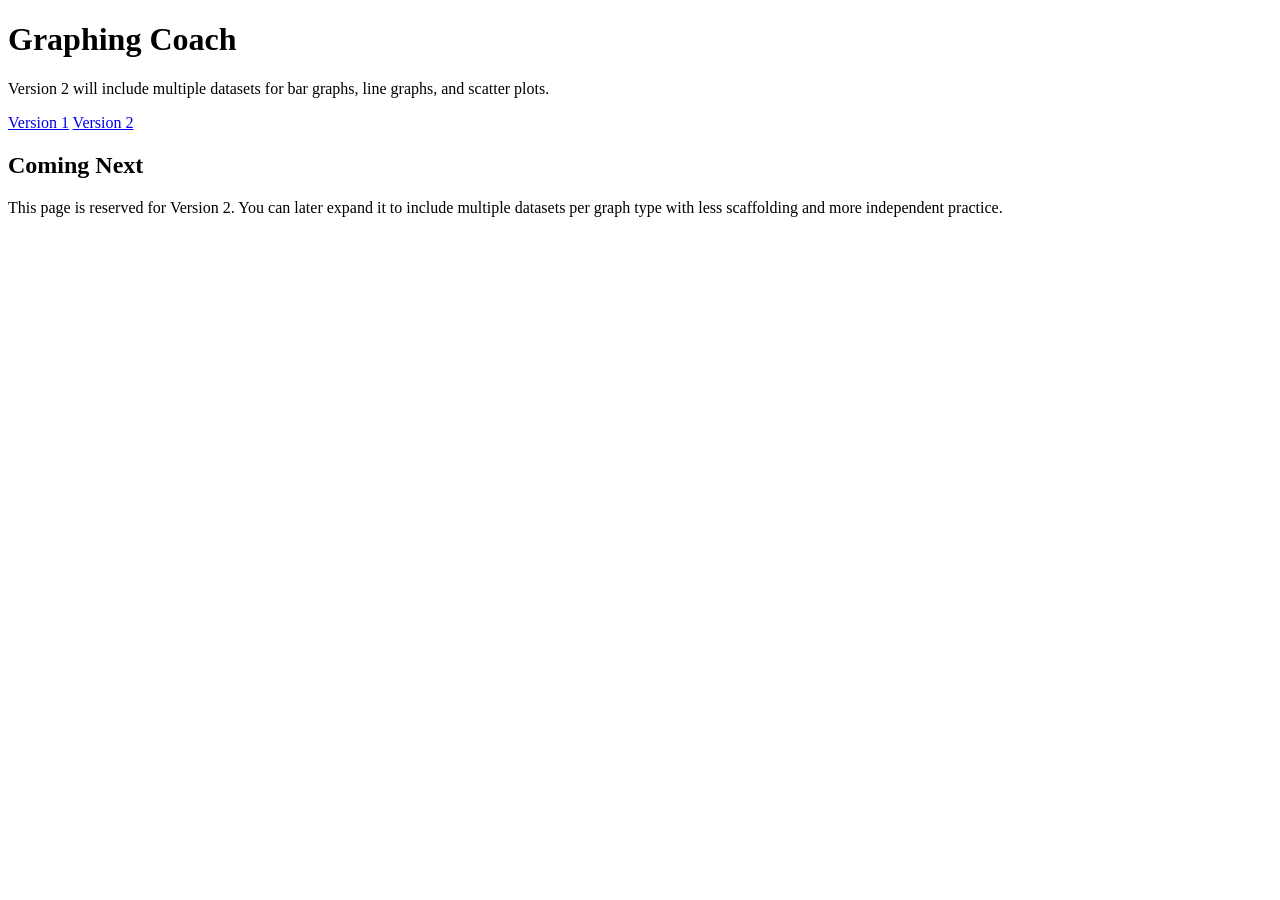
==== version2.html @ 089de96b "Create version2.html" ====
<!DOCTYPE html>
<html lang="en">
<head>
  <meta charset="UTF-8" />
  <meta name="viewport" content="width=device-width, initial-scale=1.0" />
  <title>Graphing Coach | Version 2</title>
  <link rel="stylesheet" href="style.css" />
</head>
<body>
  <div class="page">
    <header class="hero">
      <h1>Graphing Coach</h1>
      <p>Version 2 will include multiple datasets for bar graphs, line graphs, and scatter plots.</p>
      <nav class="top-nav">
        <a class="nav-btn" href="index.html">Version 1</a>
        <a class="nav-btn current" href="version2.html">Version 2</a>
      </nav>
    </header>

    <main class="single-panel">
      <section class="card">
        <h2>Coming Next</h2>
        <p>
          This page is reserved for Version 2. You can later expand it to include multiple datasets
          per graph type with less scaffolding and more independent practice.
        </p>
      </section>
    </main>
  </div>
</body>
</html>
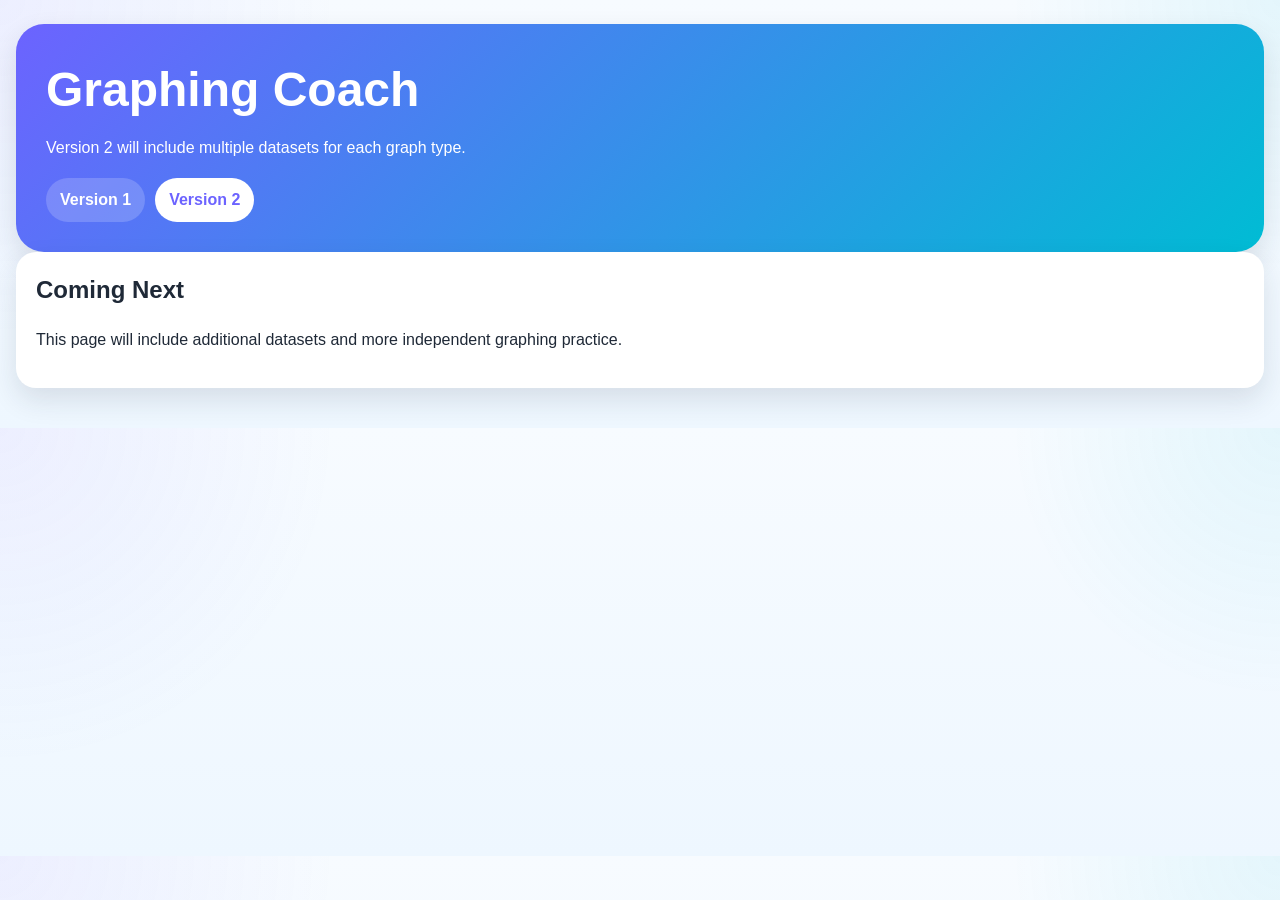
==== commit e7939436: "Update version2.html" ====
--- a/version2.html
+++ b/version2.html
@@ -1,31 +1,31 @@
 <!DOCTYPE html>
 <html lang="en">
 <head>
-  <meta charset="UTF-8" />
-  <meta name="viewport" content="width=device-width, initial-scale=1.0" />
-  <title>Graphing Coach | Version 2</title>
-  <link rel="stylesheet" href="style.css" />
+<meta charset="UTF-8">
+<title>Graphing Coach Version 2</title>
+<link rel="stylesheet" href="style.css">
 </head>
+
 <body>
-  <div class="page">
-    <header class="hero">
-      <h1>Graphing Coach</h1>
-      <p>Version 2 will include multiple datasets for bar graphs, line graphs, and scatter plots.</p>
-      <nav class="top-nav">
-        <a class="nav-btn" href="index.html">Version 1</a>
-        <a class="nav-btn current" href="version2.html">Version 2</a>
-      </nav>
-    </header>
 
-    <main class="single-panel">
-      <section class="card">
-        <h2>Coming Next</h2>
-        <p>
-          This page is reserved for Version 2. You can later expand it to include multiple datasets
-          per graph type with less scaffolding and more independent practice.
-        </p>
-      </section>
-    </main>
-  </div>
+<div class="page">
+
+<header class="hero">
+<h1>Graphing Coach</h1>
+<p>Version 2 will include multiple datasets for each graph type.</p>
+
+<nav class="top-nav">
+<a class="nav-btn" href="index.html">Version 1</a>
+<a class="nav-btn current" href="version2.html">Version 2</a>
+</nav>
+</header>
+
+<div class="card">
+<h2>Coming Next</h2>
+<p>This page will include additional datasets and more independent graphing practice.</p>
+</div>
+
+</div>
+
 </body>
 </html>
--- a/style.css
+++ b/style.css
@@ -0,0 +1,216 @@
+:root {
+  --bg: #f5fbff;
+  --panel: #ffffff;
+  --text: #1f2937;
+  --muted: #5b6472;
+  --purple: #6c63ff;
+  --teal: #00bcd4;
+  --pink: #ef476f;
+  --gold: #ffb703;
+  --green: #1f9d55;
+  --red: #d64545;
+  --shadow: 0 12px 28px rgba(31, 41, 55, 0.12);
+  --radius: 20px;
+}
+
+* {
+  box-sizing: border-box;
+}
+
+body {
+  margin: 0;
+  font-family: Arial, Helvetica, sans-serif;
+  background:
+    radial-gradient(circle at top left, rgba(108, 99, 255, 0.08), transparent 25%),
+    radial-gradient(circle at top right, rgba(0, 188, 212, 0.08), transparent 20%),
+    linear-gradient(180deg, #f7fbff 0%, #eef7ff 100%);
+  color: var(--text);
+  line-height: 1.5;
+}
+
+.page {
+  width: min(1280px, calc(100% - 32px));
+  margin: 0 auto;
+  padding: 24px 0 40px;
+}
+
+.hero {
+  background: linear-gradient(135deg, var(--purple), var(--teal));
+  color: white;
+  border-radius: 28px;
+  padding: 30px;
+  box-shadow: var(--shadow);
+}
+
+.hero h1 {
+  margin: 0 0 10px;
+  font-size: clamp(2rem, 4vw, 3rem);
+}
+
+.hero p {
+  margin: 0;
+  max-width: 760px;
+}
+
+.top-nav {
+  margin-top: 18px;
+  display: flex;
+  gap: 10px;
+  flex-wrap: wrap;
+}
+
+.nav-btn {
+  text-decoration: none;
+  background: rgba(255, 255, 255, 0.18);
+  color: white;
+  padding: 10px 14px;
+  border-radius: 999px;
+  font-weight: 700;
+}
+
+.nav-btn.current {
+  background: white;
+  color: var(--purple);
+}
+
+.layout {
+  margin-top: 22px;
+  display: grid;
+  grid-template-columns: 1fr 1.1fr;
+  gap: 22px;
+}
+
+.single-panel {
+  margin-top: 22px;
+}
+
+@media (max-width: 980px) {
+  .layout {
+    grid-template-columns: 1fr;
+  }
+}
+
+.panel {
+  display: grid;
+  gap: 18px;
+}
+
+.card,
+.mini-card {
+  background: var(--panel);
+  border-radius: var(--radius);
+  padding: 20px;
+  box-shadow: var(--shadow);
+}
+
+h2, h3, h4 {
+  margin-top: 0;
+}
+
+.muted {
+  color: var(--muted);
+}
+
+.dataset-buttons,
+.choice-group,
+.graph-actions {
+  display: flex;
+  gap: 10px;
+  flex-wrap: wrap;
+}
+
+button {
+  font: inherit;
+}
+
+.dataset-btn,
+.choice-btn,
+.action-btn {
+  border: none;
+  cursor: pointer;
+  border-radius: 14px;
+  padding: 11px 14px;
+  font-weight: 700;
+  transition: transform 0.15s ease, box-shadow 0.15s ease;
+}
+
+.dataset-btn,
+.choice-btn {
+  background: #edf2ff;
+  color: #334155;
+}
+
+.dataset-btn.active,
+.choice-btn.active {
+  background: var(--purple);
+  color: white;
+}
+
+.action-btn {
+  background: var(--gold);
+  color: #302400;
+}
+
+.action-btn.secondary {
+  background: #e8f4ff;
+  color: #234;
+}
+
+.dataset-btn:hover,
+.choice-btn:hover,
+.action-btn:hover {
+  transform: translateY(-1px);
+}
+
+.table-wrap {
+  overflow-x: auto;
+}
+
+table {
+  width: 100%;
+  border-collapse: collapse;
+  margin-top: 8px;
+}
+
+th, td {
+  border: 1px solid #dbe6f2;
+  padding: 10px 12px;
+  text-align: center;
+}
+
+th {
+  background: #eef5ff;
+}
+
+.feedback {
+  min-height: 44px;
+  font-weight: 700;
+}
+
+.feedback.good {
+  color: var(--green);
+}
+
+.feedback.bad {
+  color: var(--red);
+}
+
+.svg-wrap {
+  background: white;
+  border: 1px solid #deebf7;
+  border-radius: 20px;
+  padding: 14px;
+  margin-top: 14px;
+}
+
+#graphSvg {
+  width: 100%;
+  height: auto;
+  display: block;
+  background: white;
+  border-radius: 12px;
+}
+
+ul {
+  margin-bottom: 0;
+}
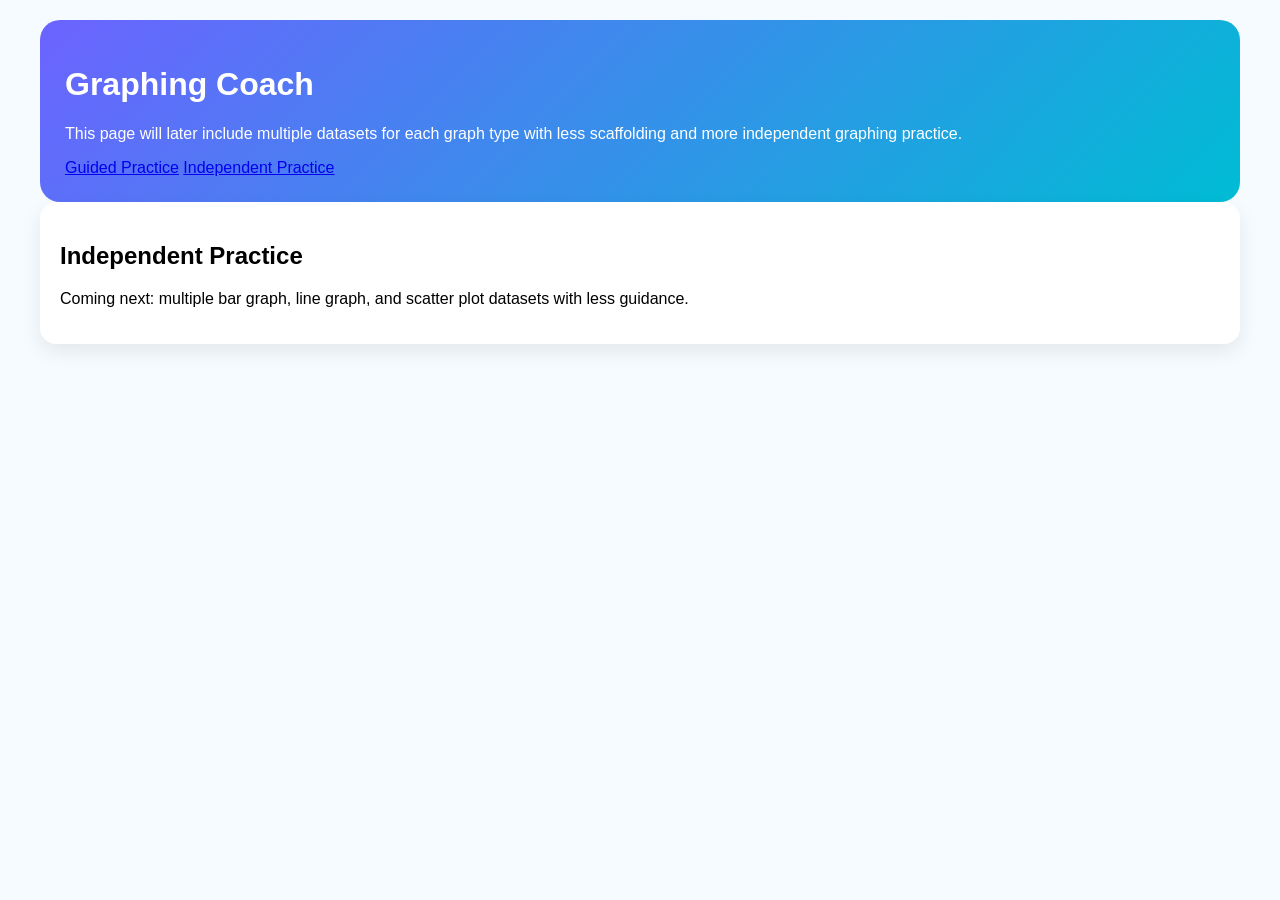
==== commit 52b3b86e: "Update version2.html" ====
--- a/version2.html
+++ b/version2.html
@@ -1,31 +1,34 @@
 <!DOCTYPE html>
 <html lang="en">
 <head>
-<meta charset="UTF-8">
-<title>Graphing Coach Version 2</title>
-<link rel="stylesheet" href="style.css">
+  <meta charset="UTF-8" />
+  <meta name="viewport" content="width=device-width, initial-scale=1.0" />
+  <title>Graphing Coach | Independent Practice</title>
+  <link rel="stylesheet" href="style.css" />
 </head>
+<body>
+  <div class="page">
+    <header class="hero">
+      <h1>Graphing Coach</h1>
+      <p>
+        This page will later include multiple datasets for each graph type with less scaffolding
+        and more independent graphing practice.
+      </p>
 
-<body>
+      <nav class="top-nav">
+        <a class="nav-btn" href="index.html">Guided Practice</a>
+        <a class="nav-btn current" href="version2.html">Independent Practice</a>
+      </nav>
+    </header>
 
-<div class="page">
-
-<header class="hero">
-<h1>Graphing Coach</h1>
-<p>Version 2 will include multiple datasets for each graph type.</p>
-
-<nav class="top-nav">
-<a class="nav-btn" href="index.html">Version 1</a>
-<a class="nav-btn current" href="version2.html">Version 2</a>
-</nav>
-</header>
-
-<div class="card">
-<h2>Coming Next</h2>
-<p>This page will include additional datasets and more independent graphing practice.</p>
-</div>
-
-</div>
-
+    <main class="single-panel">
+      <section class="card">
+        <h2>Independent Practice</h2>
+        <p>
+          Coming next: multiple bar graph, line graph, and scatter plot datasets with less guidance.
+        </p>
+      </section>
+    </main>
+  </div>
 </body>
 </html>
--- a/style.css
+++ b/style.css
@@ -1,216 +1,77 @@
-:root {
-  --bg: #f5fbff;
-  --panel: #ffffff;
-  --text: #1f2937;
-  --muted: #5b6472;
-  --purple: #6c63ff;
-  --teal: #00bcd4;
-  --pink: #ef476f;
-  --gold: #ffb703;
-  --green: #1f9d55;
-  --red: #d64545;
-  --shadow: 0 12px 28px rgba(31, 41, 55, 0.12);
-  --radius: 20px;
+body{
+font-family:Arial;
+background:#f5fbff;
+margin:0;
 }
 
-* {
-  box-sizing: border-box;
+.page{
+width:1200px;
+margin:auto;
+padding:20px;
 }
 
-body {
-  margin: 0;
-  font-family: Arial, Helvetica, sans-serif;
-  background:
-    radial-gradient(circle at top left, rgba(108, 99, 255, 0.08), transparent 25%),
-    radial-gradient(circle at top right, rgba(0, 188, 212, 0.08), transparent 20%),
-    linear-gradient(180deg, #f7fbff 0%, #eef7ff 100%);
-  color: var(--text);
-  line-height: 1.5;
+.hero{
+background:linear-gradient(135deg,#6c63ff,#00bcd4);
+color:white;
+padding:25px;
+border-radius:20px;
 }
 
-.page {
-  width: min(1280px, calc(100% - 32px));
-  margin: 0 auto;
-  padding: 24px 0 40px;
+.layout{
+display:grid;
+grid-template-columns:1fr 1fr;
+gap:20px;
+margin-top:20px;
 }
 
-.hero {
-  background: linear-gradient(135deg, var(--purple), var(--teal));
-  color: white;
-  border-radius: 28px;
-  padding: 30px;
-  box-shadow: var(--shadow);
+.card{
+background:white;
+padding:20px;
+border-radius:16px;
+box-shadow:0 8px 20px rgba(0,0,0,0.08);
 }
 
-.hero h1 {
-  margin: 0 0 10px;
-  font-size: clamp(2rem, 4vw, 3rem);
+button{
+padding:10px 14px;
+border:none;
+border-radius:10px;
+background:#edf2ff;
+margin:4px;
+cursor:pointer;
+font-weight:bold;
 }
 
-.hero p {
-  margin: 0;
-  max-width: 760px;
+button.active{
+background:#6c63ff;
+color:white;
 }
 
-.top-nav {
-  margin-top: 18px;
-  display: flex;
-  gap: 10px;
-  flex-wrap: wrap;
+.dataset-buttons{
+margin-bottom:10px;
 }
 
-.nav-btn {
-  text-decoration: none;
-  background: rgba(255, 255, 255, 0.18);
-  color: white;
-  padding: 10px 14px;
-  border-radius: 999px;
-  font-weight: 700;
+table{
+width:100%;
+border-collapse:collapse;
 }
 
-.nav-btn.current {
-  background: white;
-  color: var(--purple);
+th,td{
+border:1px solid #ddd;
+padding:8px;
+text-align:center;
 }
 
-.layout {
-  margin-top: 22px;
-  display: grid;
-  grid-template-columns: 1fr 1.1fr;
-  gap: 22px;
+th{
+background:#eef5ff;
 }
 
-.single-panel {
-  margin-top: 22px;
+.svg-wrap{
+background:white;
+padding:10px;
+border-radius:10px;
+margin-top:10px;
 }
 
-@media (max-width: 980px) {
-  .layout {
-    grid-template-columns: 1fr;
-  }
+#feedback{
+font-weight:bold;
 }
-
-.panel {
-  display: grid;
-  gap: 18px;
-}
-
-.card,
-.mini-card {
-  background: var(--panel);
-  border-radius: var(--radius);
-  padding: 20px;
-  box-shadow: var(--shadow);
-}
-
-h2, h3, h4 {
-  margin-top: 0;
-}
-
-.muted {
-  color: var(--muted);
-}
-
-.dataset-buttons,
-.choice-group,
-.graph-actions {
-  display: flex;
-  gap: 10px;
-  flex-wrap: wrap;
-}
-
-button {
-  font: inherit;
-}
-
-.dataset-btn,
-.choice-btn,
-.action-btn {
-  border: none;
-  cursor: pointer;
-  border-radius: 14px;
-  padding: 11px 14px;
-  font-weight: 700;
-  transition: transform 0.15s ease, box-shadow 0.15s ease;
-}
-
-.dataset-btn,
-.choice-btn {
-  background: #edf2ff;
-  color: #334155;
-}
-
-.dataset-btn.active,
-.choice-btn.active {
-  background: var(--purple);
-  color: white;
-}
-
-.action-btn {
-  background: var(--gold);
-  color: #302400;
-}
-
-.action-btn.secondary {
-  background: #e8f4ff;
-  color: #234;
-}
-
-.dataset-btn:hover,
-.choice-btn:hover,
-.action-btn:hover {
-  transform: translateY(-1px);
-}
-
-.table-wrap {
-  overflow-x: auto;
-}
-
-table {
-  width: 100%;
-  border-collapse: collapse;
-  margin-top: 8px;
-}
-
-th, td {
-  border: 1px solid #dbe6f2;
-  padding: 10px 12px;
-  text-align: center;
-}
-
-th {
-  background: #eef5ff;
-}
-
-.feedback {
-  min-height: 44px;
-  font-weight: 700;
-}
-
-.feedback.good {
-  color: var(--green);
-}
-
-.feedback.bad {
-  color: var(--red);
-}
-
-.svg-wrap {
-  background: white;
-  border: 1px solid #deebf7;
-  border-radius: 20px;
-  padding: 14px;
-  margin-top: 14px;
-}
-
-#graphSvg {
-  width: 100%;
-  height: auto;
-  display: block;
-  background: white;
-  border-radius: 12px;
-}
-
-ul {
-  margin-bottom: 0;
-}
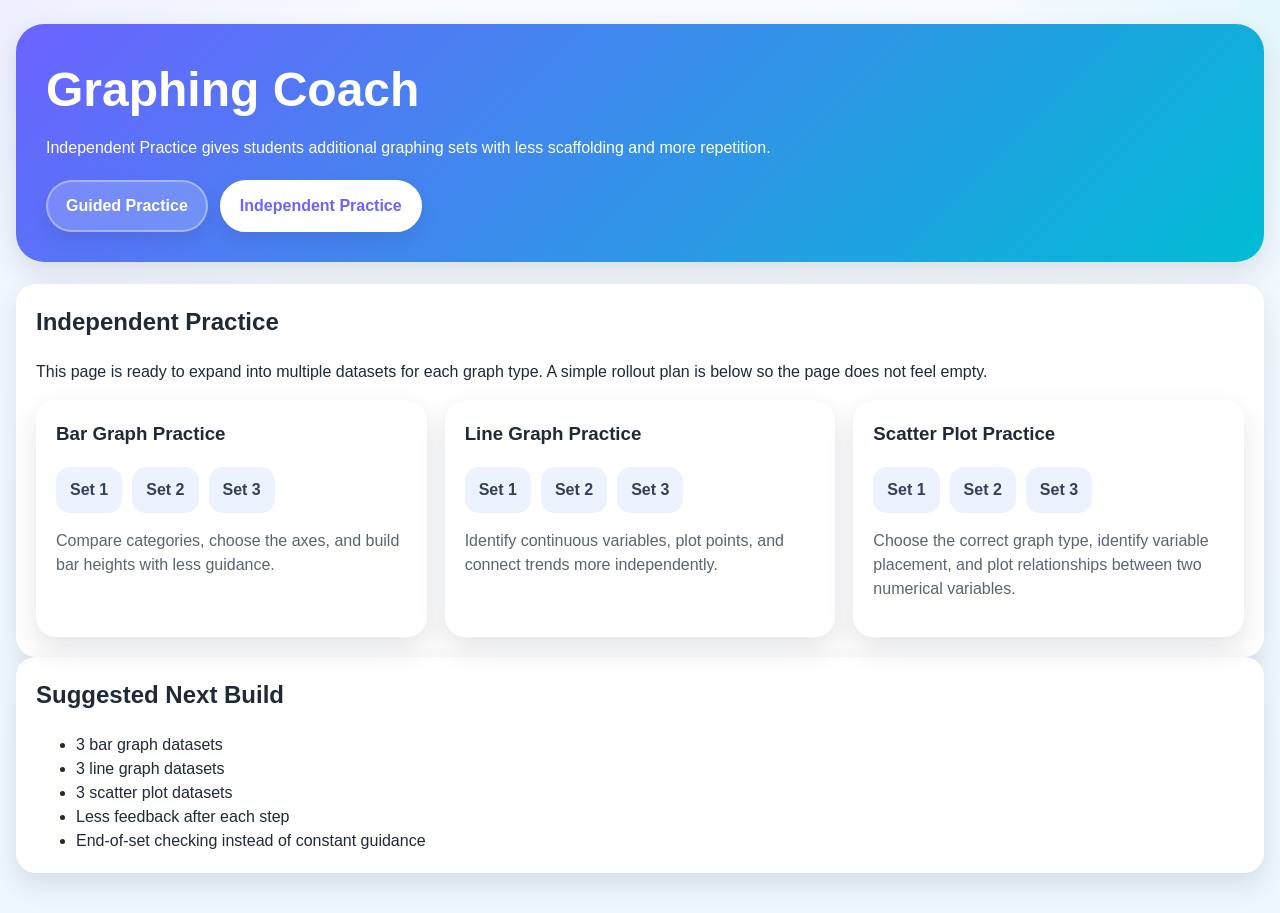
==== commit 3e4e1807: "Update version2.html" ====
--- a/version2.html
+++ b/version2.html
@@ -11,8 +11,7 @@
     <header class="hero">
       <h1>Graphing Coach</h1>
       <p>
-        This page will later include multiple datasets for each graph type with less scaffolding
-        and more independent graphing practice.
+        Independent Practice gives students additional graphing sets with less scaffolding and more repetition.
       </p>
 
       <nav class="top-nav">
@@ -25,8 +24,57 @@
       <section class="card">
         <h2>Independent Practice</h2>
         <p>
-          Coming next: multiple bar graph, line graph, and scatter plot datasets with less guidance.
+          This page is ready to expand into multiple datasets for each graph type. A simple rollout plan is below so the page does not feel empty.
         </p>
+
+        <div class="practice-columns">
+          <div class="mini-card">
+            <h3>Bar Graph Practice</h3>
+            <div class="practice-grid">
+              <span class="practice-pill">Set 1</span>
+              <span class="practice-pill">Set 2</span>
+              <span class="practice-pill">Set 3</span>
+            </div>
+            <p class="muted">
+              Compare categories, choose the axes, and build bar heights with less guidance.
+            </p>
+          </div>
+
+          <div class="mini-card">
+            <h3>Line Graph Practice</h3>
+            <div class="practice-grid">
+              <span class="practice-pill">Set 1</span>
+              <span class="practice-pill">Set 2</span>
+              <span class="practice-pill">Set 3</span>
+            </div>
+            <p class="muted">
+              Identify continuous variables, plot points, and connect trends more independently.
+            </p>
+          </div>
+
+          <div class="mini-card">
+            <h3>Scatter Plot Practice</h3>
+            <div class="practice-grid">
+              <span class="practice-pill">Set 1</span>
+              <span class="practice-pill">Set 2</span>
+              <span class="practice-pill">Set 3</span>
+            </div>
+            <p class="muted">
+              Choose the correct graph type, identify variable placement, and plot relationships between two numerical variables.
+            </p>
+          </div>
+        </div>
+      </section>
+
+      <section class="card">
+        <h2>Suggested Next Build</h2>
+        <ul>
+          <li>3 bar graph datasets</li>
+          <li>3 line graph datasets</li>
+          <li>3 scatter plot datasets</li>
+          <li>Less feedback after each step</li>
+          <li>End-of-set checking instead of constant guidance</li>
+        </ul>
       </section>
     </main>
   </div>
--- a/style.css
+++ b/style.css
@@ -1,77 +1,242 @@
-body{
-font-family:Arial;
-background:#f5fbff;
-margin:0;
-}
-
-.page{
-width:1200px;
-margin:auto;
-padding:20px;
-}
-
-.hero{
-background:linear-gradient(135deg,#6c63ff,#00bcd4);
-color:white;
-padding:25px;
-border-radius:20px;
-}
-
-.layout{
-display:grid;
-grid-template-columns:1fr 1fr;
-gap:20px;
-margin-top:20px;
-}
-
-.card{
-background:white;
-padding:20px;
-border-radius:16px;
-box-shadow:0 8px 20px rgba(0,0,0,0.08);
-}
-
-button{
-padding:10px 14px;
-border:none;
-border-radius:10px;
-background:#edf2ff;
-margin:4px;
-cursor:pointer;
-font-weight:bold;
-}
-
-button.active{
-background:#6c63ff;
-color:white;
-}
-
-.dataset-buttons{
-margin-bottom:10px;
-}
-
-table{
-width:100%;
-border-collapse:collapse;
-}
-
-th,td{
-border:1px solid #ddd;
-padding:8px;
-text-align:center;
-}
-
-th{
-background:#eef5ff;
-}
-
-.svg-wrap{
-background:white;
-padding:10px;
-border-radius:10px;
-margin-top:10px;
-}
-
-#feedback{
-font-weight:bold;
-}
+:root {
+  --bg: #f5fbff;
+  --panel: #ffffff;
+  --text: #1f2937;
+  --muted: #5b6472;
+  --purple: #6c63ff;
+  --teal: #00bcd4;
+  --pink: #ef476f;
+  --gold: #ffb703;
+  --green: #1f9d55;
+  --red: #d64545;
+  --shadow: 0 12px 28px rgba(31, 41, 55, 0.12);
+  --radius: 20px;
+}
+
+* {
+  box-sizing: border-box;
+}
+
+body {
+  margin: 0;
+  font-family: Arial, Helvetica, sans-serif;
+  background:
+    radial-gradient(circle at top left, rgba(108, 99, 255, 0.08), transparent 25%),
+    radial-gradient(circle at top right, rgba(0, 188, 212, 0.08), transparent 20%),
+    linear-gradient(180deg, #f7fbff 0%, #eef7ff 100%);
+  color: var(--text);
+  line-height: 1.5;
+}
+
+.page {
+  width: min(1280px, calc(100% - 32px));
+  margin: 0 auto;
+  padding: 24px 0 40px;
+}
+
+.hero {
+  background: linear-gradient(135deg, var(--purple), var(--teal));
+  color: white;
+  border-radius: 28px;
+  padding: 30px;
+  box-shadow: var(--shadow);
+}
+
+.hero h1 {
+  margin: 0 0 10px;
+  font-size: clamp(2rem, 4vw, 3rem);
+}
+
+.hero p {
+  margin: 0;
+  max-width: 780px;
+}
+
+.top-nav {
+  margin-top: 20px;
+  display: flex;
+  gap: 12px;
+  flex-wrap: wrap;
+}
+
+.nav-btn {
+  text-decoration: none;
+  background: rgba(255, 255, 255, 0.18);
+  color: white;
+  padding: 12px 18px;
+  border-radius: 999px;
+  font-weight: 800;
+  border: 2px solid rgba(255, 255, 255, 0.35);
+  box-shadow: 0 8px 18px rgba(0, 0, 0, 0.08);
+}
+
+.nav-btn.current {
+  background: white;
+  color: var(--purple);
+  border-color: white;
+}
+
+.layout {
+  margin-top: 22px;
+  display: grid;
+  grid-template-columns: 1fr 1.1fr;
+  gap: 22px;
+}
+
+.single-panel {
+  margin-top: 22px;
+}
+
+@media (max-width: 980px) {
+  .layout {
+    grid-template-columns: 1fr;
+  }
+
+  .page {
+    width: min(100%, calc(100% - 24px));
+  }
+}
+
+.panel {
+  display: grid;
+  gap: 18px;
+  align-content: start;
+}
+
+.card,
+.mini-card {
+  background: var(--panel);
+  border-radius: var(--radius);
+  padding: 20px;
+  box-shadow: var(--shadow);
+}
+
+h2, h3, h4 {
+  margin-top: 0;
+}
+
+.muted {
+  color: var(--muted);
+}
+
+.dataset-buttons,
+.choice-group,
+.graph-actions,
+.practice-grid {
+  display: flex;
+  gap: 10px;
+  flex-wrap: wrap;
+}
+
+button {
+  font: inherit;
+}
+
+.dataset-btn,
+.choice-btn,
+.action-btn,
+.practice-pill {
+  border: none;
+  cursor: pointer;
+  border-radius: 14px;
+  padding: 11px 14px;
+  font-weight: 700;
+  transition: transform 0.15s ease, box-shadow 0.15s ease;
+}
+
+.dataset-btn,
+.choice-btn,
+.practice-pill {
+  background: #edf2ff;
+  color: #334155;
+}
+
+.dataset-btn.active,
+.choice-btn.active {
+  background: var(--purple);
+  color: white;
+}
+
+.action-btn {
+  background: var(--gold);
+  color: #302400;
+}
+
+.action-btn.secondary {
+  background: #e8f4ff;
+  color: #234;
+}
+
+.dataset-btn:hover,
+.choice-btn:hover,
+.action-btn:hover,
+.nav-btn:hover,
+.practice-pill:hover {
+  transform: translateY(-1px);
+}
+
+.table-wrap {
+  overflow-x: auto;
+}
+
+table {
+  width: 100%;
+  border-collapse: collapse;
+  margin-top: 8px;
+}
+
+th, td {
+  border: 1px solid #dbe6f2;
+  padding: 10px 12px;
+  text-align: center;
+}
+
+th {
+  background: #eef5ff;
+}
+
+.feedback {
+  min-height: 44px;
+  font-weight: 700;
+}
+
+.feedback.good {
+  color: var(--green);
+}
+
+.feedback.bad {
+  color: var(--red);
+}
+
+.svg-wrap {
+  background: white;
+  border: 1px solid #deebf7;
+  border-radius: 20px;
+  padding: 14px;
+  margin-top: 14px;
+}
+
+#graphSvg {
+  width: 100%;
+  height: auto;
+  display: block;
+  background: white;
+  border-radius: 12px;
+}
+
+ul {
+  margin-bottom: 0;
+}
+
+.practice-columns {
+  display: grid;
+  grid-template-columns: repeat(3, 1fr);
+  gap: 18px;
+  margin-top: 14px;
+}
+
+@media (max-width: 980px) {
+  .practice-columns {
+    grid-template-columns: 1fr;
+  }
+}
